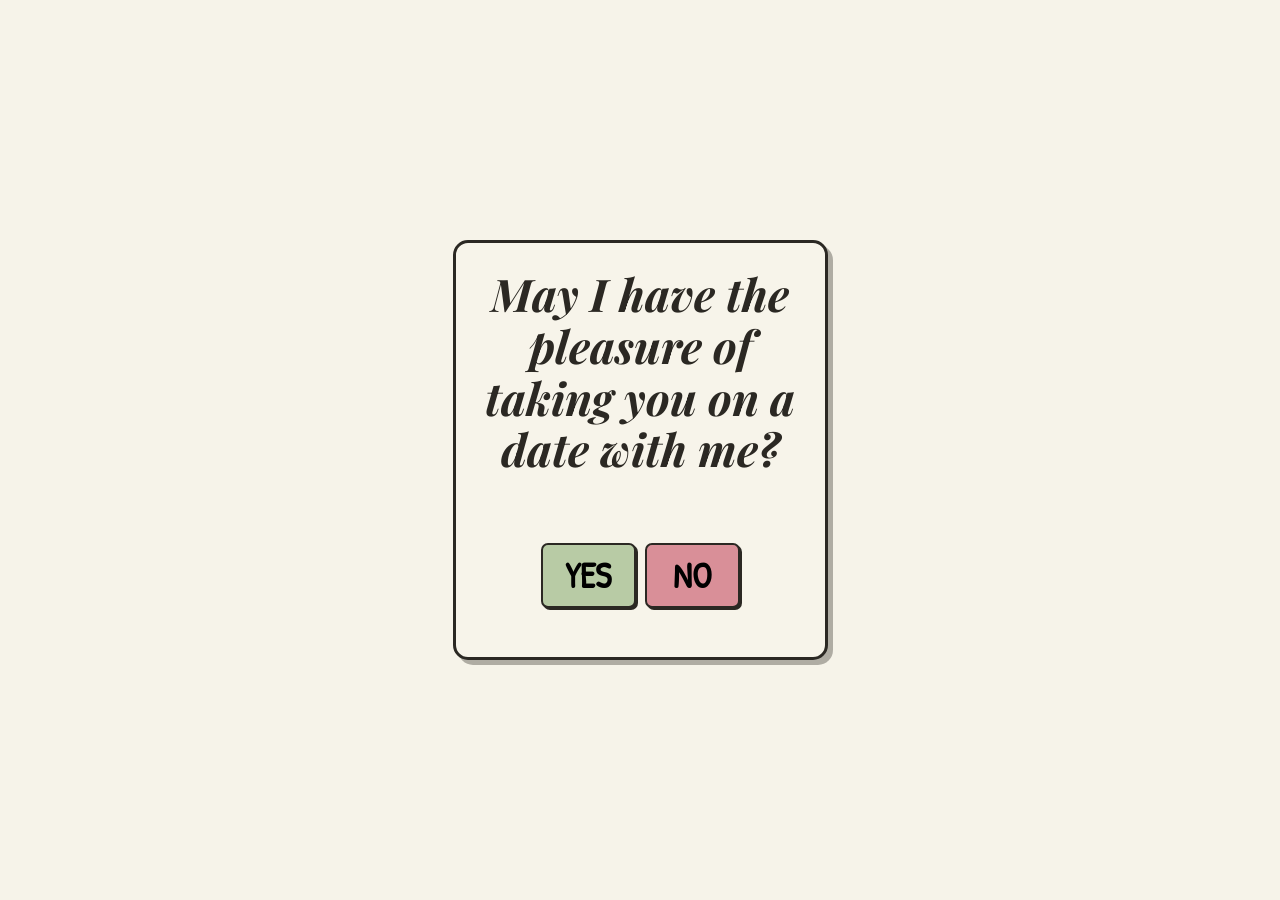
==== index.html @ 08ebf51c "saved changes" ====
<!doctype html>
<html lang="en">
  <head>
    <meta charset="UTF-8" />
    <meta name="viewport" content="width=device-width, initial-scale=1.0" />
    <title>For Isha</title>
    <link rel="icon" type="image/png" href="../assets/favicon.png">
    <link rel="stylesheet" href="css/style.css" />
  </head>

  <body class="landing-page">
    <div class="emoji-waterfall" aria-hidden="true"></div>
    <main class="phone-screen">
      <div class="invitation-container">
        <div id="sadCatBox" class="sad-cat-box hidden">
          <div class="sad-cat-container">
            <img id="sadCatImage" src="assets/sad-cat-1.jpg" alt="Sad cat" />
          </div>
        </div>

        <section class="landing-card">
          <h1 class="question-title">
            May I have the pleasure of<br />
            taking you on a<br />
            date with me?
          </h1>

          <div class="answer-container">
            <button
              type="button"
              id="yesButton"
              class="answer-button yes-button"
            >
              YES
            </button>

            <button type="button" id="noButton" class="answer-button no-button">
              NO
            </button>
          </div>
        </section>
      </div>
    </main>

    <script src="js/emoji-waterfall.js"></script>
    <script src="js/index.js"></script>
  </body>
</html>
---- css/style.css ----
@import url("https://fonts.googleapis.com/css2?family=Patrick+Hand&family=Playfair+Display:ital,wght@0,600;0,700;1,600;1,700&display=swap");

:root {
  --background: #f6f3e9;
  --card: #f7f4ea;
  --dark: #2b2823;
  --border: #2b2823;

  --green: #b8cba5;
  --green-dark: #9eb68a;

  --pink: #d98f98;
  --pink-light: #f1d9dc;

  --cream: #fffdf6;
  --soft-cream: #f3eee1;

  --time-purple: #7c5a68;
  --time-purple-light: #eadde1;
}

* {
  box-sizing: border-box;
  margin: 0;
  padding: 0;
}

html,
body {
  width: 100%;
  min-height: 100%;
}

body {
  color: var(--dark);
  font-family: "Patrick Hand", cursive;
}

.landing-page,
.date-page,
.ticket-page {
  min-height: 100vh;
  display: flex;
  justify-content: center;
  align-items: center;
  background-color: var(--background);
  background-image: url("https://png.pngtree.com/thumb_back/fh260/background/20231017/pngtree-light-pink-old-rose-recycled-craft-paper-textured-background-image_13625147.png");
  background-size: cover;
  background-position: center;
  background-repeat: no-repeat;
  background-attachment: fixed;
  overflow: hidden;
}

.phone-screen {
  width: min(82vw, 320px);
  display: flex;
  align-items: center;
  justify-content: center;
}

.landing-card {
  width: min(92vw, 375px);
  min-height: 390px;
  padding: 25px 22px 22px;
  background: var(--card);
  border: 3px solid var(--border);
  border-radius: 15px;
  box-shadow: 5px 5px 0 rgba(43, 40, 35, 0.35);
  text-align: center;
  position: relative;
  display: flex;
  flex-direction: column;
  justify-content: center;
}

.question-title {
  font-family: "Playfair Display", Georgia, serif;
  font-size: 45px;
  line-height: 1.15;
  font-style: italic;
  font-weight: 700;
  text-align: center;
}

.answer-container {
  margin-top: 65px;
  margin-bottom: 25px;
  width: 100%;
  min-height: 70px;
  display: flex;
  justify-content: center;
  align-items: center;
  gap: 9px;
  position: relative;
  overflow: visible;
}

.answer-button {
  min-width: 95px;
  min-height: 65px;
  padding: 0 10px;
  border: 2.5px solid var(--border);
  border-radius: 7px;
  box-shadow: 2px 2px 0 var(--border);
  font-family: "Patrick Hand", cursive;
  font-size: 35px;
  font-weight: 700;
  cursor: pointer;
  transition:
    width 0.25s ease,
    height 0.25s ease,
    transform 0.25s ease;
}

.yes-button {
  width: 62px;
  height: 35px;
  background: var(--green);
  position: relative;
  z-index: 10;
  flex-shrink: 0;
  transform-origin: center center;
}

.no-button {
  width: 62px;
  height: 35px;
  background: var(--pink);
  position: relative;
  z-index: 9999;
  flex-shrink: 0;
}

.no-button.floating {
  position: fixed;
  z-index: 99999;
  margin: 0;
}

.answer-button\:active {
  box-shadow: none;
}

.sad-cat-box {
  width: 200px;
  height: 200px;
  margin: 0 auto 13px;
  border: 2.5px solid var(--border);
  border-radius: 7px;
  overflow: hidden;
  background: #ebe7dc;
  box-shadow: 2px 2px 0 var(--border);
}

.sad-cat-container {
  width: 200px;
  height: 200px;
  overflow: hidden;
  background: #ebe7dc;
}

.sad-cat-container img {
  width: 100%;
  height: 100%;
  display: block;
  object-fit: cover;
}

.hidden {
  display: none !important;
}

.date-page {
  padding: 20px;
}

.date-page .phone-screen {
  width: 100%;
  display: flex;
  justify-content: center;
  align-items: center;
}

.date-card {
  width: min(92vw, 420px);
  min-height: 453px;
  padding: 31px 34px 30px;
  background: var(--card);
  border: 3px solid var(--border);
  border-radius: 15px;
  box-shadow: 5px 5px 0 rgba(43, 40, 35, 0.35);
  text-align: center;
  position: relative;
  display: flex;
  flex-direction: column;
  justify-content: center;
}

.date-title {
  width: 100%;
  margin: 0 0 30px;
  color: var(--dark);
  font-family: "Playfair Display", Georgia, serif;
  font-style: italic;
  font-weight: 700;
  font-size: 45px;
  line-height: 0.94;
  text-align: center;
}

.selection-row {
  width: 100%;
  display: grid;
  grid-template-columns: 1fr 1fr;
  gap: 12px;
  margin-bottom: 15px;
}

.picker-button {
  width: 100%;
  height: 64px;
  min-height: 64px;
  padding: 7px 8px;
  border: 2.5px solid var(--border);
  border-radius: 9px;
  background: var(--green);
  box-shadow: 3px 3px 0 var(--border);
  color: var(--dark);
  font-family: "Patrick Hand", cursive;
  font-size: 19px;
  line-height: 0.95;
  font-weight: 700;
  cursor: pointer;
  display: flex;
  align-items: center;
  justify-content: center;
  text-align: center;
  transition:
    background-color 0.15s ease,
    transform 0.15s ease,
    box-shadow 0.15s ease;
}

.picker-button\:hover {
  background: var(--green-dark);
}

.picker-button\:active {
  box-shadow: none;
  transform: translate(2px, 2px);
}

.selection-value {
  width: 100%;
  height: 64px;
  min-height: 64px;
  padding: 7px 8px;
  border: 2.5px solid var(--border);
  border-radius: 9px;
  background: var(--pink);
  box-shadow: 3px 3px 0 var(--border);
  color: var(--dark);
  display: flex;
  align-items: center;
  justify-content: center;
  font-family: "Patrick Hand", cursive;
  font-size: 19px;
  line-height: 1;
  font-weight: 700;
  text-align: center;
  overflow-wrap: anywhere;
}

.proceed-button {
  display: block;
  width: clamp(115px, 42%, 135px);
  height: clamp(45px, 10vw, 45px);
  min-height: 40px;
  margin: 22px auto 0;
  padding: 4px 8px;
  border: 2.5px solid var(--border);
  border-radius: 9px;
  background: var(--green);
  box-shadow: 3px 3px 0 var(--border);
  color: var(--dark);
  font-family: "Patrick Hand", cursive;
  font-size: clamp(25px, 5vw, 20px);
  line-height: 1;
  font-weight: 700;
  cursor: pointer;
  flex-shrink: 0;
  white-space: nowrap;
}

.proceed-button\:hover {
  background: var(--green-dark);
}

.proceed-button\:active {
  box-shadow: none;
  transform: translate(2px, 2px);
}

.error-message {
  width: 100%;
  min-height: 18px;
  margin-top: 8px;
  color: #a3343b;
  font-family: "Patrick Hand", cursive;
  font-size: 13px;
  font-weight: 700;
  text-align: center;
}

.picker-overlay {
  position: fixed;
  inset: 0;
  z-index: 100;
  display: flex;
  align-items: center;
  justify-content: center;
  padding: 15px;
  background: rgba(43, 40, 35, 0.55);
}

.picker-modal {
  width: min(92vw, 420px);
  background: var(--card);
  border: 3px solid var(--border);
  border-radius: 15px;
  box-shadow: 5px 5px 0 rgba(43, 40, 35, 0.35);
  padding: 29px 34px 30px;
}

.date-picker-header h2 {
  margin: 0 0 24px;
  color: var(--dark);
  font-family: "Playfair Display", Georgia, serif;
  font-size: 29px;
  font-style: italic;
  font-weight: 700;
  letter-spacing: -0.5px;
  text-align: left;
}

.date-selector-row {
  display: flex;
  gap: 10px;
  margin-bottom: 25px;
}

.date-selector {
  flex: 1;
  height: 48px;
  padding: 0 14px;
  border: 2px solid #d8d0c0;
  border-radius: 10px;
  background: var(--soft-cream);
  color: var(--dark);
  display: flex;
  align-items: center;
  justify-content: center;
  font-family: "Patrick Hand", cursive;
  font-size: 18px;
  font-weight: 700;
  text-align: center;
}

.date-selector select {
  width: 100%;
  height: 100%;
  border: none;
  outline: none;
  background: transparent;
  color: var(--dark);
  font-family: "Patrick Hand", cursive;
  font-size: 18px;
  font-weight: 700;
  text-align: center;
  text-align-last: center;
  cursor: pointer;
  appearance: none;
}

.month-selector-wrap {
  position: relative;
  padding: 0;
  overflow: visible;
  z-index: 20;
}

.native-month-selector {
  position: absolute !important;
  width: 1px !important;
  height: 1px !important;
  padding: 0 !important;
  margin: -1px !important;
  overflow: hidden !important;
  clip: rect(0, 0, 0, 0) !important;
  white-space: nowrap !important;
  border: 0 !important;
}

.month-dropdown-button {
  width: 100%;
  height: 100%;
  min-height: 48px;
  border: 0;
  outline: none;
  padding: 0 38px 0 14px;
  background: transparent;
  color: var(--dark);
  font-family: "Patrick Hand", cursive;
  font-size: 18px;
  font-weight: 700;
  text-align: center;
  cursor: pointer;
  position: relative;
}

.selector-arrow {
  display: block;
  position: absolute;
  right: 15px;
  top: 50%;
  width: 9px;
  height: 9px;
  border-right: 2px solid var(--dark);
  border-bottom: 2px solid var(--dark);
  transform: translateY(-65%) rotate(45deg);
  transition: transform 0.18s ease;
}

.month-selector-wrap.open .selector-arrow {
  transform: translateY(-20%) rotate(225deg);
}

.month-dropdown-menu {
  position: absolute;
  top: calc(100% + 7px);
  left: 0;
  width: 100%;
  padding: 6px;
  background: var(--soft-cream);
  border: 2px solid var(--border);
  border-radius: 12px;
  box-shadow: 4px 4px 0 rgba(43, 40, 35, 0.28);
  opacity: 0;
  visibility: hidden;
  transform: translateY(-5px);
  transition: opacity 0.16s ease, transform 0.16s ease, visibility 0.16s ease;
}

.month-selector-wrap.open .month-dropdown-menu {
  opacity: 1;
  visibility: visible;
  transform: translateY(0);
}

.month-dropdown-option {
  display: block;
  width: 100%;
  min-height: 42px;
  padding: 7px 10px;
  border: 0;
  border-radius: 8px;
  background: transparent;
  color: var(--dark);
  font-family: "Patrick Hand", cursive;
  font-size: 17px;
  font-weight: 700;
  text-align: center;
  cursor: pointer;
}

.month-dropdown-option:hover,
.month-dropdown-option:focus-visible {
  background: #e9dfcc;
  outline: none;
}

.month-dropdown-option.active {
  background: #dfd3bc;
}

@media (max-width: 430px) {
  .month-dropdown-button {
    font-size: 16px;
  }

  .month-dropdown-option {
    font-size: 16px;
    min-height: 40px;
  }
}

.weekdays {
  display: grid;
  grid-template-columns: repeat(7, 1fr);
  gap: 4px;
  margin-bottom: 8px;
  color: var(--dark);
  text-align: center;
  font-family: "Patrick Hand", cursive;
  font-size: 15px;
  font-weight: 700;
}

.weekdays .sunday {
  color: #d98f98;
}

.calendar-grid {
  display: grid;
  grid-template-columns: repeat(7, 1fr);
  column-gap: 4px;
  row-gap: 9px;
}

.calendar-grid button {
  width: 100%;
  height: 31px;
  border: 2px solid transparent;
  border-radius: 50%;
  background: transparent;
  color: var(--dark);
  font-family: "Patrick Hand", cursive;
  font-size: 16px;
  font-weight: 700;
  cursor: pointer;
}

.calendar-grid button\:hover {
  background: var(--pink-light);
}

.calendar-grid button.sunday {
  color: #d98f98;
}

.calendar-grid button.selected {
  background: #d98f98;
  border-color: var(--border);
  color: var(--dark);
  font-weight: 700;
  position: relative;
}

.calendar-grid button.selected::after {
  display: none;
}

.calendar-grid button.disabled {
  color: #cfc9bd;
  cursor: default;
}

.calendar-grid button.disabled\:hover {
  background: transparent;
}

.modal-done {
  display: block;
  width: 100%;
  height: 51px;
  margin: 26px auto 0;
  border: 2.5px solid var(--border);
  border-radius: 11px;
  background: var(--green);
  box-shadow: 3px 3px 0 var(--border);
  color: var(--dark);
  font-family: "Patrick Hand", cursive;
  font-size: 20px;
  font-weight: 700;
  cursor: pointer;
}

.modal-done\:hover {
  background: var(--green-dark);
}

.modal-done\:active {
  box-shadow: none;
  transform: translate(2px, 2px);
}

.time-picker-modal {
  width: min(92vw, 420px);
  min-height: 453px;
  padding: 31px 34px 27px;
  background: var(--card);
  border: 3px solid var(--border);
  border-radius: 15px;
  box-shadow: 5px 5px 0 rgba(43, 40, 35, 0.35);
  font-family: "Patrick Hand", cursive;
}

.time-picker-title {
  margin-bottom: 38px;
  color: var(--dark);
  font-family: "Playfair Display", Georgia, serif;
  font-size: 22px;
  font-style: italic;
  font-weight: 700;
  letter-spacing: 3px;
  text-align: left;
}

.time-picker-body {
  display: flex;
  align-items: flex-start;
  justify-content: center;
  gap: 7px;
}

.time-field-container {
  display: flex;
  flex-direction: column;
  width: 118px;
}

.time-field {
  width: 100%;
  height: 125px;
  border: 2.5px solid #cfc7b9;
  border-radius: 11px;
  background: #eee9dd;
  display: flex;
  align-items: center;
  justify-content: center;
  position: relative;
  transition:
    border-color 0.15s ease,
    background-color 0.15s ease,
    box-shadow 0.15s ease;
}

.time-field.active {
  border-color: var(--border);
  background: var(--cream);
  box-shadow: 3px 3px 0 #d98f98;
}

.time-field.active::after {
  display: none;
}

.time-field input {
  width: 100%;
  height: 100%;
  border: none;
  outline: none;
  background: transparent;
  color: var(--dark);
  text-align: center;
  font-family: "Patrick Hand", cursive;
  font-size: 78px;
  font-weight: 400;
  padding: 0;
}

.time-field input::-webkit-inner-spin-button,
.time-field input::-webkit-outer-spin-button {
  appearance: none;
  margin: 0;
}

.time-field input[type="number"] {
  appearance: textfield;
}

.time-field-label {
  margin-top: 9px;
  color: #766f65;
  font-family: "Patrick Hand", cursive;
  font-size: 17px;
  font-weight: 400;
  text-align: left;
}

.time-separator {
  width: 18px;
  height: 125px;
  display: flex;
  align-items: center;
  justify-content: center;
  color: var(--dark);
  font-family: "Patrick Hand", cursive;
  font-size: 48px;
  font-weight: 700;
  padding-bottom: 8px;
}

.period-selector {
  width: 80px;
  height: 125px;
  border: 2.5px solid var(--border);
  border-radius: 11px;
  background: var(--cream);
  overflow: hidden;
  display: flex;
  flex-direction: column;
}

.period-button {
  flex: 1;
  width: 100%;
  border: none;
  background: var(--cream);
  color: #766f65;
  font-family: "Patrick Hand", cursive;
  font-size: 25px;
  font-weight: 700;
  cursor: pointer;
  transition:
    background-color 0.15s ease,
    color 0.15s ease;
}

.period-button + .period-button {
  border-top: 1.5px solid #cfc7b9;
}

.period-button.active {
  background: var(--pink-light);
  color: #9b5963;
}

.period-button\:hover {
  background: #eadfd2;
}

.time-error {
  min-height: 18px;
  margin-top: 6px;
  color: #a3343b;
  font-family: "Patrick Hand", cursive;
  font-size: 13px;
  font-weight: 700;
  text-align: center;
}

.time-picker-footer {
  width: 100%;
  display: flex;
  align-items: center;
  justify-content: flex-start;
  margin-top: 32px;
}

.clock-icon {
  width: 39px;
  height: 39px;
  border: 3px solid transparent;
  border-radius: 50%;
  position: relative;
  flex-shrink: 0;
  visibility: hidden;
}

.clock-icon::before,
.clock-icon::after {
  display: none;
}

.time-picker-actions {
  display: flex;
  align-items: center;
  justify-content: flex-end;
  gap: clamp(8px, 4vw, 18px);
  margin-left: auto;
  flex-shrink: 0;
}

.time-action {
  width: clamp(70px, 22vw, 82px);
  min-width: 0;
  min-height: 42px;
  height: clamp(38px, 10vw, 42px);
  border: 2.5px solid var(--border);
  border-radius: 8px;
  background: var(--pink-light);
  box-shadow: 2px 2px 0 var(--border);
  color: #9b5963;
  font-family: "Patrick Hand", cursive;
  font-size: clamp(15px, 4.5vw, 18px);
  font-weight: 700;
  cursor: pointer;
  padding: 4px 6px;
  white-space: nowrap;
  transition:
    background-color 0.15s ease,
    color 0.15s ease,
    transform 0.15s ease,
    box-shadow 0.15s ease;
}

.time-action\:hover {
  background: var(--pink);
  color: var(--dark);
}

.time-action\:active {
  box-shadow: none;
  transform: translate(2px, 2px);
}


.ticket-page {
  padding: 12px;
  position: relative;
  overflow: hidden;
}

.ticket-page .phone-screen {
  width: 100%;
  max-width: none;
  display: flex;
  flex-direction: column;
  align-items: center;
  justify-content: center;
  position: relative;
  margin: 0;
  padding: 0;
}

.ticket-wrapper {
  width: 100%;
  max-width: 340px;

  display: flex;
  flex-direction: column;
  align-items: center;
  justify-content: center;

  flex-shrink: 0;
}

.ticket-card {
  position: relative;

  width: min(340px, calc(100vw - 24px));
  height: auto;
  aspect-ratio: 340 / 560;

  flex-shrink: 0;

  padding: 20px 16px 16px;

  background: #ebe9df;
  border: 3px solid var(--border);
  border-radius: 11px;
  box-shadow: 3px 3px 0 var(--border);

  overflow: hidden;
}

.ticket-title {
  width: 100%;

  margin: 0 0 15px;

  font-family: "Playfair Display", Georgia, serif;
  font-style: italic;
  font-weight: 700;

  font-size: clamp(30px, 11.8vw, 50px);
  line-height: 0.92;

  text-align: center;
}

.ticket-information {
  width: fit-content;
  height: fit-content;
  max-width: 100%;
  margin: 0 auto;

  padding: 6px 0;

  text-align: center;
}

.ticket-information p {
  width: 100%;
  font-size: 30px;
  font-family: "Patrick Hand", cursive;
  line-height: 1.1;
  text-align: center;
}

.ticket-spacing {
  margin-top: 60px;
  margin-bottom: 60px;
}

.line-dash {
  border: none;
  height: 1px;
  color: #000000;
  background-color: #000000;
}

.ticket-information strong {
  font-weight: 700;
}

.ticket-information span {
  font-weight: 400;
}

.see-you {
  position: absolute;

  left: clamp(20px, 7.5vw, 30px);
  bottom: clamp(25px, 8vw, 50px);

  margin: 0;

  font-family: "Playfair Display", Georgia, serif;
  font-style: italic;
  font-weight: 700;

  font-size: clamp(30px, 11.8vw, 50px);
  line-height: 0.88;

  text-align: left;
}

.happy-cat {
  position: absolute;

  right: clamp(14px, 4.3vw, 17px);
  bottom: clamp(18px, 6vw, 32px);

  width: clamp(80px, 31vw, 145px);
  height: clamp(80px, 31vw, 145px);

  border: 2.5px solid var(--border);
  border-radius: 9px;

  overflow: hidden;
  background: #ebe7dc;
}

.happy-cat img {
  width: 100%;
  height: 100%;
  display: block;
  object-fit: cover;
}

.download-button {
  position: relative;

  left: auto;
  right: auto;
  bottom: auto;

  transform: none;

  display: block;

  width: clamp(125px, 55vw, 220px);
  height: clamp(40px, 18vw, 80px);

  margin: clamp(12px, 4vw, 16px) auto 0;

  padding: 5px 8px;

  border: 2.5px solid var(--border);
  border-radius: 7px;

  background: var(--green);
  box-shadow: 2px 2px 0 var(--border);

  color: var(--dark);

  font-family: "Patrick Hand", cursive;
  font-size: clamp(14px, 6vw, 25px);
  font-weight: 700;
  line-height: 1;

  cursor: pointer;

  text-align: center;
  white-space: normal;

  flex-shrink: 0;

  z-index: 5;
}

.download-button\:hover {
  background: var(--green-dark);
}

.download-button\:active {
  box-shadow: none;
  transform: translateY(2px);
}

.emoji-waterfall {
  position: fixed;
  inset: 0;
  width: 100%;
  height: 100%;
  overflow: hidden;
  pointer-events: none;
  z-index: 0;
}

.emoji-waterfall .falling-emoji {
  position: absolute;
  top: -80px;
  left: 0;
  display: block;
  font-family:
    "Apple Color Emoji", "Segoe UI Emoji", "Noto Color Emoji", sans-serif;
  line-height: 1;
  user-select: none;
  pointer-events: none;
  will-change: transform;
  animation-name: emojiFall;
  animation-timing-function: linear;
  animation-iteration-count: infinite;
}

.landing-page > .emoji-waterfall,
.date-page > .emoji-waterfall,
.ticket-page > .emoji-waterfall {
  z-index: 0;
}

.landing-page > .phone-screen,
.date-page > .phone-screen,
.ticket-page > .phone-screen {
  position: relative;
  z-index: 2;
}

@keyframes emojiFall {
  0% {
    transform: translate3d(0, -100px, 0) rotate(0deg);
    opacity: 0;
  }

  8% {
    opacity: 0.5;
  }

  90% {
    opacity: 0.5;
  }

  100% {
    transform: translate3d(var(--drift), calc(100vh + 160px), 0)
      rotate(var(--rotation));
    opacity: 0;
  }
}

@media (max-width: 430px) {
  /* Keep the invitation vertically centered without adding a viewport-height
     dependent margin that can push the content below short phone screens. */
  .invitation-container {
    margin-bottom: 0;
  }

  .landing-card {
    height: 375px;
  }

  .landing-card h1 {
    font-size: 40px;
  }

  .sad-cat-box {
    width: 175px;
    height: 175px;
    margin: 0 auto 13px;
    border: 2.5px solid var(--border);
    border-radius: 7px;
    overflow: hidden;
    background: #ebe7dc;
    box-shadow: 2px 2px 0 var(--border);
  }

  .sad-cat-container {
    width: 175px;
    height: 175px;
    overflow: hidden;
    background: #ebe7dc;
  }

  .date-page {
    padding: 12px;
  }

  .date-page .phone-screen {
    width: 100%;
  }

  .date-card {
    width: 100%;
    max-width: 420px;
    min-height: 453px;
    padding: 30px 25px;
  }

  .date-title {
    font-size: 40px;
    line-height: 0.94;
    margin-bottom: 29px;
  }

  .selection-row {
    gap: 10px;
    margin-bottom: 14px;
  }

  .picker-button,
  .selection-value {
    height: 62px;
    min-height: 62px;
  }

  .picker-button,
  .selection-value {
    font-size: 18px;
  }

  .proceed-button {
    width: clamp(115px, 40vw, 120px);
    height: clamp(45px, 11vw, 42px);
    min-height: 36px;
    margin-top: 17px;
    font-size: clamp(25px, 5vw, 19px);
  }

  .error-message {
    font-size: 12px;
  }

  .time-picker-modal {
    padding-left: 25px;
    padding-right: 25px;
  }

  .time-field-container {
    width: 105px;
  }

  .period-selector {
    width: 72px;
  }

  .time-field input {
    font-size: 68px;
  }

  .period-button {
    font-size: 23px;
  }

  .time-picker-actions {
    gap: clamp(8px, 4vw, 22px);
    margin-left: auto;
  }

  .time-action {
    width: clamp(68px, 20vw, 80px);
    height: clamp(36px, 10vw, 42px);
    min-height: 36px;
    font-size: clamp(14px, 4vw, 17px);
  }

  .ticket-page {
    padding: 8px;
  }

  .ticket-page .phone-screen {
    width: 100%;
    display: flex;
    flex-direction: column;
    align-items: center;
    justify-content: center;
  }

  .ticket-wrapper {
    width: 100%;
    max-width: 340px;
  }

  .ticket-card {
    width: min(340px, calc(100vw - 16px));
    aspect-ratio: 340 / 560;
    padding: 20px 16px 16px;
  }

  .ticket-title {
    margin-bottom: 15px;
  }

  .ticket-information {
    height: clamp(52px, 15.5vw, 65px);
    padding: 8px 2px;
  }

  .see-you {
    left: clamp(20px, 7.5vw, 30px);
    bottom: clamp(25px, 8vw, 50px);
  }

  .happy-cat {
    right: clamp(14px, 4.3vw, 17px);
    bottom: clamp(18px, 6vw, 32px);
  }

  .download-button {
    width: clamp(125px, 55vw, 220px);
    height: clamp(40px, 18vw, 80px);
    margin-top: clamp(12px, 4vw, 16px);
  }
}

@media (max-width: 350px) {
  .landing-card {
    height: 375px;
  }

  .landing-card h1 {
    font-size: 30px;
  }

  .sad-cat-box {
    width: 175px;
    height: 175px;
    margin: 0 auto 13px;
    border: 2.5px solid var(--border);
    border-radius: 7px;
    overflow: hidden;
    background: #ebe7dc;
    box-shadow: 2px 2px 0 var(--border);
  }

  .sad-cat-container {
    width: 175px;
    height: 175px;
    overflow: hidden;
    background: #ebe7dc;
  }

  .picker-modal {
    padding-left: 18px;
    padding-right: 18px;
  }

  .date-picker-header h2 {
    font-size: 27px;
  }

  .date-selector {
    font-size: 16px;
  }

  .date-page {
    padding: 8px;
  }

  .date-page .phone-screen {
    width: 100%;
  }

  .date-card {
    width: 100%;
    min-height: 453px;
    padding: 20px 18px 0px;
  }

  .date-title {
    font-size: 35px;
    line-height: 0.94;
    margin-bottom: 25px;
  }

  .selection-row {
    gap: 8px;
    margin-bottom: 12px;
  }

  .picker-button,
  .selection-value {
    height: 58px;
    min-height: 58px;
  }

  .picker-button,
  .selection-value {
    font-size: 17px;
  }

  .proceed-button {
    width: clamp(115px, 40vw, 120px);
    height: clamp(45px, 11vw, 42px);
    min-height: 36px;
    margin-top: 17px;
    font-size: clamp(25px, 5vw, 19px);
  }

  .error-message {
    font-size: 12px;
  }

  .time-picker-modal {
    padding-left: 18px;
    padding-right: 18px;
  }

  .time-field-container {
    width: 83px;
  }

  .period-selector {
    width: 65px;
  }

  .time-field input {
    font-size: 54px;
  }

  .period-button {
    font-size: 20px;
  }

  .time-picker-actions {
    gap: clamp(6px, 3vw, 10px);
    margin-left: auto;
  }

  .time-action {
    width: clamp(62px, 22vw, 70px);
    height: clamp(34px, 10vw, 40px);
    min-height: 34px;
    font-size: clamp(13px, 4.5vw, 17px);
    padding-left: 3px;
    padding-right: 3px;
  }

  .ticket-page {
    padding: 6px;
  }

  .ticket-page .phone-screen {
    width: 100%;
    display: flex;
    flex-direction: column;
    align-items: center;
    justify-content: center;
  }

  .ticket-wrapper {
    width: 100%;
    max-width: 320px;
  }

  .ticket-card {
    width: min(320px, calc(100vw - 12px));
    aspect-ratio: 340 / 560;

    padding: 18px 14px 14px;
  }

  .ticket-title {
    font-size: clamp(28px, 11.8vw, 45px);
    margin-bottom: 13px;
  }

  .ticket-information {
    height: clamp(48px, 15.5vw, 58px);
    padding: 7px 2px;
  }

  .see-you {
    left: clamp(17px, 7vw, 25px);
    bottom: clamp(22px, 7.5vw, 40px);
  }

  .happy-cat {
    right: clamp(12px, 4.3vw, 16px);
    bottom: clamp(17px, 5.8vw, 27px);
  }

  .download-button {
    width: clamp(115px, 55vw, 190px);
    height: clamp(38px, 17vw, 65px);

    margin-top: clamp(11px, 4vw, 15px);
  }
}

@media (max-width: 300px) {
  .date-page {
    padding: 6px;
  }

  .date-card {
    width: 100%;
    min-height: 453px;
    padding: 25px 14px;
  }

  .date-title {
    font-size: 35px;
    line-height: 0.94;
    margin-bottom: 40px;
  }

  .selection-row {
    gap: 6px;
    margin-bottom: 10px;
  }

  .picker-button,
  .selection-value {
    height: 54px;
    min-height: 54px;
  }

  .picker-button,
  .selection-value {
    font-size: 15px;
  }

  .proceed-button {
    width: clamp(115px, 40vw, 120px);
    height: clamp(45px, 11vw, 42px);
    min-height: 36px;
    margin-top: 17px;
    font-size: clamp(25px, 5vw, 19px);
  }

  .time-picker-actions {
    gap: 5px;
    margin-left: auto;
  }

  .time-action {
    width: clamp(58px, 21vw, 65px);
    height: clamp(32px, 10vw, 38px);
    min-height: 32px;
    font-size: clamp(12px, 4.5vw, 16px);
  }

  .ticket-page {
    padding: 4px;
  }

  .ticket-page .phone-screen {
    width: 100%;
    display: flex;
    flex-direction: column;
    align-items: center;
    justify-content: center;
  }

  .ticket-wrapper {
    width: 100%;
    max-width: 285px;
  }

  .ticket-card {
    width: min(285px, calc(100vw - 8px));
    aspect-ratio: 340 / 560;

    padding: 16px 12px 12px;
  }

  .ticket-title {
    font-size: clamp(25px, 11.5vw, 38px);
    margin-bottom: 11px;
  }

  .ticket-information {
    height: clamp(43px, 15vw, 52px);
    padding: 6px 1px;
  }

  .ticket-information p {
    font-size: clamp(13px, 5.7vw, 19px);
  }

  .see-you {
    left: clamp(13px, 6.5vw, 20px);
    bottom: clamp(19px, 7vw, 30px);
    font-size: clamp(24px, 11.5vw, 34px);
  }

  .happy-cat {
    right: clamp(10px, 4vw, 14px);
    bottom: clamp(15px, 5.5vw, 23px);
    width: clamp(62px, 29vw, 92px);
    height: clamp(62px, 29vw, 92px);
  }

  .download-button {
    width: clamp(108px, 54vw, 165px);
    height: clamp(36px, 16vw, 55px);
    margin-top: clamp(9px, 3.5vw, 13px);
    font-size: clamp(11px, 5.5vw, 18px);
  }
}

/* Short mobile screens: reduce fixed vertical dimensions instead of letting
   the content get clipped by the page's overflow boundary. */
@media (max-width: 430px) and (max-height: 750px) {
  .date-page,
  .ticket-page {
    min-height: 100dvh;
    height: auto;
    overflow-x: hidden;
    overflow-y: auto;
  }

  .date-page {
    padding-top: 8px;
    padding-bottom: 8px;
  }

  .date-page .phone-screen {
    align-items: center;
  }

  .date-page .invitation-container {
    width: 100%;
  }

  .date-page .sad-cat-box,
  .date-page .sad-cat-container {
    width: clamp(125px, 38vw, 155px);
    height: clamp(125px, 38vw, 155px);
  }

  .date-card {
    min-height: 0;
    padding: 18px 18px 16px;
  }

  .date-title {
    font-size: clamp(31px, 9.5vw, 37px);
    margin-bottom: 20px;
  }

  .selection-row {
    gap: 7px;
    margin-bottom: 9px;
  }

  .picker-button,
  .selection-value {
    height: 54px;
    min-height: 54px;
    font-size: 16px;
  }

  .proceed-button {
    height: 40px;
    min-height: 40px;
    margin-top: 12px;
  }

  .error-message {
    min-height: 14px;
    margin-top: 5px;
  }

  .ticket-page .phone-screen {
    justify-content: flex-start;
  }

  .ticket-wrapper {
    max-width: min(340px, calc((100dvh - 85px) * 0.607143));
  }

  .ticket-card {
    width: min(340px, calc(100vw - 16px), calc((100dvh - 85px) * 0.607143));
  }

  .download-button {
    height: 48px;
    margin-top: 10px;
  }
}

@media (min-width: 700px) {
  .landing-card {
    width: 375px;
  }

  .date-page {
    padding: 20px;
  }

  .date-page .phone-screen {
    width: 100%;
  }

  .date-card {
    width: 420px;
    height: 430px;
  }

  .date-card h1 {
    font-size: 30px;
  }

  .date-title {
    margin-top: -30px;
  }
  .ticket-page {
    padding: 20px;
  }

  .ticket-page .phone-screen {
    width: 100%;
    max-width: none;
    display: flex;
    flex-direction: column;
    align-items: center;
    justify-content: center;
    margin: 0;
  }

  .ticket-wrapper {
    width: 100%;
    max-width: 340px;
  }

  .ticket-card {
    width: 340px;
    height: 560px;
    aspect-ratio: auto;

    min-width: 340px;
    min-height: 560px;

    max-width: 340px;
    max-height: 560px;

    padding: 20px 16px 16px;
  }

  .ticket-title {
    font-size: 50px;
  }

  .ticket-information {
    height: 65px;
  }

  .see-you {
    left: 30px;
    bottom: 50px;
    font-size: 50px;
  }

  .happy-cat {
    right: 17px;
    bottom: 32px;
    width: 145px;
    height: 145px;
  }

  .download-button {
    width: 220px;
    height: 80px;

    margin-top: 16px;

    font-size: 25px;
  }
}


/* Final mobile height-fit pass */
/*
   Keep the existing visual design, but let the vertical dimensions adapt to
   short phone viewports instead of allowing fixed heights/min-heights to push
   controls below the visible screen.
*/
@media (max-width: 430px) {
  .landing-page,
  .date-page,
  .ticket-page {
    min-height: 100dvh;
    height: auto;
  }

  .landing-page {
    overflow-x: hidden;
    overflow-y: auto;
    padding: 8px;
  }

  .date-page,
  .ticket-page {
    overflow-x: hidden;
    overflow-y: auto;
  }

  .landing-page .phone-screen,
  .date-page .phone-screen,
  .ticket-page .phone-screen {
    min-height: calc(100dvh - 16px);
    height: auto;
  }

  /* Date screen: size the image and card from the available viewport height. */
  .date-page .sad-cat-box,
  .date-page .sad-cat-container {
    width: clamp(105px, min(38vw, 21dvh), 175px);
    height: clamp(105px, min(38vw, 21dvh), 175px);
  }

  .date-card {
    min-height: 0;
    height: auto;
    padding: clamp(14px, 3.5dvh, 30px) clamp(14px, 6vw, 25px) clamp(12px, 3dvh, 24px);
  }

  .date-title {
    font-size: clamp(29px, min(9.5vw, 4.8dvh), 40px);
    margin-bottom: clamp(14px, 3.5dvh, 29px);
  }

  .selection-row {
    gap: clamp(6px, 2vw, 10px);
    margin-bottom: clamp(7px, 1.8dvh, 14px);
  }

  .picker-button,
  .selection-value {
    height: clamp(46px, min(15.5vw, 7.2dvh), 62px);
    min-height: 0;
    font-size: clamp(15px, 4.6vw, 18px);
  }

  .proceed-button {
    height: clamp(36px, min(11vw, 5.2dvh), 45px);
    min-height: 0;
    margin-top: clamp(9px, 2.2dvh, 17px);
  }

  .error-message {
    min-height: 0;
    margin-top: clamp(3px, 0.8dvh, 8px);
  }

  /* Ticket screen: the ticket and its button must fit as one vertical unit. */
  .ticket-page {
    padding: clamp(4px, 1.5vw, 8px);
  }

  .ticket-page .phone-screen {
    min-height: calc(100dvh - 8px);
    justify-content: center;
  }

  .ticket-wrapper {
    width: min(100%, 340px, calc((100dvh - 70px) * 0.607143));
  }

  .ticket-card {
    width: 100%;
    height: auto;
    aspect-ratio: 340 / 560;
    padding: clamp(12px, 2.5dvh, 20px) clamp(10px, 4vw, 16px) clamp(10px, 2.2dvh, 16px);
  }

  .download-button {
    width: clamp(108px, 55vw, 220px);
    height: clamp(38px, min(18vw, 6dvh), 80px);
    margin-top: clamp(8px, 2dvh, 16px);
  }
}

/* Very short phones (e.g. 320x568 / 360x640). */
@media (max-width: 430px) and (max-height: 700px) {
  .landing-page .phone-screen,
  .date-page .phone-screen,
  .ticket-page .phone-screen {
    min-height: 0;
  }

  .landing-page .phone-screen {
    padding: 4px 0;
  }

  .landing-card {
    min-height: 0;
    height: clamp(330px, 65dvh, 375px);
    padding: 16px 14px 14px;
  }

  .landing-card h1,
  .question-title {
    font-size: clamp(29px, 9.5vw, 40px);
  }

  .answer-container {
    margin-top: clamp(35px, 8dvh, 55px);
    margin-bottom: 14px;
  }

  .date-page {
    padding-top: 5px;
    padding-bottom: 5px;
  }

  .date-page .sad-cat-box,
  .date-page .sad-cat-container {
    width: clamp(100px, 29dvh, 145px);
    height: clamp(100px, 29dvh, 145px);
  }

  .date-card {
    padding: 12px 14px 12px;
  }

  .date-title {
    font-size: clamp(27px, 8.5vw, 35px);
    margin-bottom: clamp(10px, 2.5dvh, 20px);
  }

  .picker-button,
  .selection-value {
    height: clamp(44px, 7dvh, 54px);
    font-size: clamp(14px, 4.5vw, 17px);
  }

  .proceed-button {
    height: 36px;
    margin-top: 8px;
  }

  .ticket-page .phone-screen {
    justify-content: flex-start;
  }

  .ticket-wrapper {
    width: min(100%, 320px, calc((100dvh - 58px) * 0.607143));
  }

  .ticket-card {
    padding: 10px 10px 10px;
  }

  .ticket-title {
    margin-bottom: 9px;
    font-size: clamp(25px, 11vw, 40px);
  }

  .ticket-spacing {
    margin-top: clamp(25px, 6dvh, 45px);
    margin-bottom: clamp(25px, 6dvh, 45px);
  }

  .ticket-information p {
    font-size: clamp(14px, 6vw, 24px);
  }

  .see-you {
    bottom: clamp(18px, 5dvh, 35px);
    font-size: clamp(24px, 10.5vw, 40px);
  }

  .happy-cat {
    bottom: clamp(14px, 4dvh, 27px);
    width: clamp(58px, 24vw, 92px);
    height: clamp(58px, 24vw, 92px);
  }

  .download-button {
    height: clamp(36px, 6dvh, 48px);
    margin-top: 7px;
    font-size: clamp(11px, 5vw, 18px);
  }
}

/* Extra-small phones. Keep every screen usable without horizontal overflow. */
@media (max-width: 350px) and (max-height: 650px) {
  .date-page .sad-cat-box,
  .date-page .sad-cat-container {
    width: 100px;
    height: 100px;
  }

  .date-title {
    font-size: 27px;
    margin-bottom: 10px;
  }

  .picker-button,
  .selection-value {
    height: 42px;
    font-size: 14px;
  }

  .selection-row {
    margin-bottom: 6px;
  }

  .proceed-button {
    height: 34px;
    margin-top: 7px;
    font-size: 18px;
  }
}

/* Ticket page: preserve the desktop visual scale on phones up to 430px wide.
   The ticket itself remains 340x560 (same as the >=700px design). Only the
   outer page is allowed to scroll on short viewports; the ticket internals are
   not scaled down at the 430px breakpoint. */
@media (min-width: 351px) and (max-width: 699px) {
  .ticket-page {
    padding: 8px;
    overflow-x: hidden;
    overflow-y: auto;
  }

  .ticket-page .phone-screen {
    width: 100%;
    min-height: calc(100dvh - 16px);
    height: auto;
    display: flex;
    flex-direction: column;
    align-items: center;
    justify-content: center;
  }

  .ticket-wrapper {
    width: 340px;
    max-width: 340px;
    flex-shrink: 0;
  }

  .ticket-card {
    width: 340px;
    height: 560px;
    min-width: 340px;
    min-height: 560px;
    max-width: 340px;
    max-height: 560px;
    aspect-ratio: auto;
    padding: 20px 16px 16px;
  }

  .ticket-title {
    font-size: 50px;
    margin-bottom: 15px;
  }

  .ticket-information {
    height: fit-content;
    padding: 6px 0;
  }

  .ticket-information p {
    font-size: 30px;
  }

  .ticket-spacing {
    margin-top: 60px;
    margin-bottom: 60px;
  }

  .see-you {
    left: 30px;
    bottom: 50px;
    font-size: 50px;
  }

  .happy-cat {
    right: 17px;
    bottom: 32px;
    width: 145px;
    height: 145px;
  }

  .download-button {
    width: 220px;
    height: 80px;
    margin-top: 16px;
    font-size: 25px;
  }
}

/* 350px and below: the ticket must fit the narrow viewport, so proportional
   sizing is allowed here. This prevents horizontal overflow while leaving the
   351-699px range visually identical to the desktop ticket. */
@media (max-width: 350px) {
  .ticket-page {
    overflow-x: hidden;
    overflow-y: auto;
  }

  .ticket-page .phone-screen {
    min-height: calc(100dvh - 8px);
    height: auto;
    justify-content: center;
  }

  .ticket-wrapper {
    width: min(100%, calc(100vw - 8px));
    max-width: 320px;
  }

  .ticket-card {
    width: 100%;
    min-width: 0;
    max-width: 100%;
    height: auto;
    min-height: 0;
    max-height: none;
    aspect-ratio: 340 / 560;
  }
}


/* Final ticket consistency pass — all narrow screens.
   Keep the ticket's desktop proportions and typography. At widths below 351px,
   scale the COMPLETE ticket unit uniformly instead of independently shrinking
   fonts, images, spacing, and the button. This preserves the exact visual
   relationships used by the 340x560 desktop ticket. */
@media (max-width: 699px) {
  .ticket-page {
    overflow-x: hidden;
    overflow-y: auto;
  }

  .ticket-page .phone-screen {
    width: 100%;
    min-height: calc(100dvh - 16px);
    height: auto;
    display: flex;
    align-items: center;
    justify-content: center;
  }

  .ticket-wrapper {
    width: 340px;
    max-width: none;
    flex: 0 0 auto;
    align-items: center;
  }

  .ticket-card {
    width: 340px;
    height: 560px;
    min-width: 340px;
    min-height: 560px;
    max-width: 340px;
    max-height: 560px;
    aspect-ratio: auto;
    padding: 20px 16px 16px;
  }

  .ticket-title {
    font-size: 50px;
    margin-bottom: 15px;
  }

  .ticket-information {
    height: fit-content;
    padding: 6px 0;
  }

  .ticket-information p {
    font-size: 30px;
  }

  .ticket-spacing {
    margin-top: 60px;
    margin-bottom: 60px;
  }

  .see-you {
    left: 30px;
    bottom: 50px;
    font-size: 50px;
  }

  .happy-cat {
    right: 17px;
    bottom: 32px;
    width: 145px;
    height: 145px;
  }

  .download-button {
    width: 220px;
    height: 80px;
    margin-top: 16px;
    font-size: 25px;
  }
}

/* Below 351px the full-size 340px ticket cannot fit horizontally.
   Scale the ENTIRE ticket + button as one unit so every visual element
   remains proportional to the >=351px / desktop design. */
@media (max-width: 350px) {
  .ticket-page .phone-screen {
    justify-content: flex-start;
    padding-top: 8px;
    padding-bottom: 16px;
  }

  .ticket-wrapper {
    --ticket-scale: min(1, calc((100vw - 12px) / 340px));
    width: 340px;
    height: calc(656px * var(--ticket-scale));
    transform: scale(var(--ticket-scale));
    transform-origin: top center;
    margin-left: auto;
    margin-right: auto;
  }

  .ticket-card {
    width: 340px;
    height: 560px;
    min-width: 340px;
    min-height: 560px;
    max-width: 340px;
    max-height: 560px;
    aspect-ratio: auto;
    padding: 20px 16px 16px;
  }

  .ticket-title {
    font-size: 50px;
    margin-bottom: 15px;
  }

  .ticket-information {
    height: fit-content;
    padding: 6px 0;
  }

  .ticket-information p {
    font-size: 30px;
  }

  .ticket-spacing {
    margin-top: 60px;
    margin-bottom: 60px;
  }

  .see-you {
    left: 30px;
    bottom: 50px;
    font-size: 50px;
  }

  .happy-cat {
    right: 17px;
    bottom: 32px;
    width: 145px;
    height: 145px;
  }

  .download-button {
    width: 220px;
    height: 80px;
    margin-top: 16px;
    font-size: 25px;
  }
}
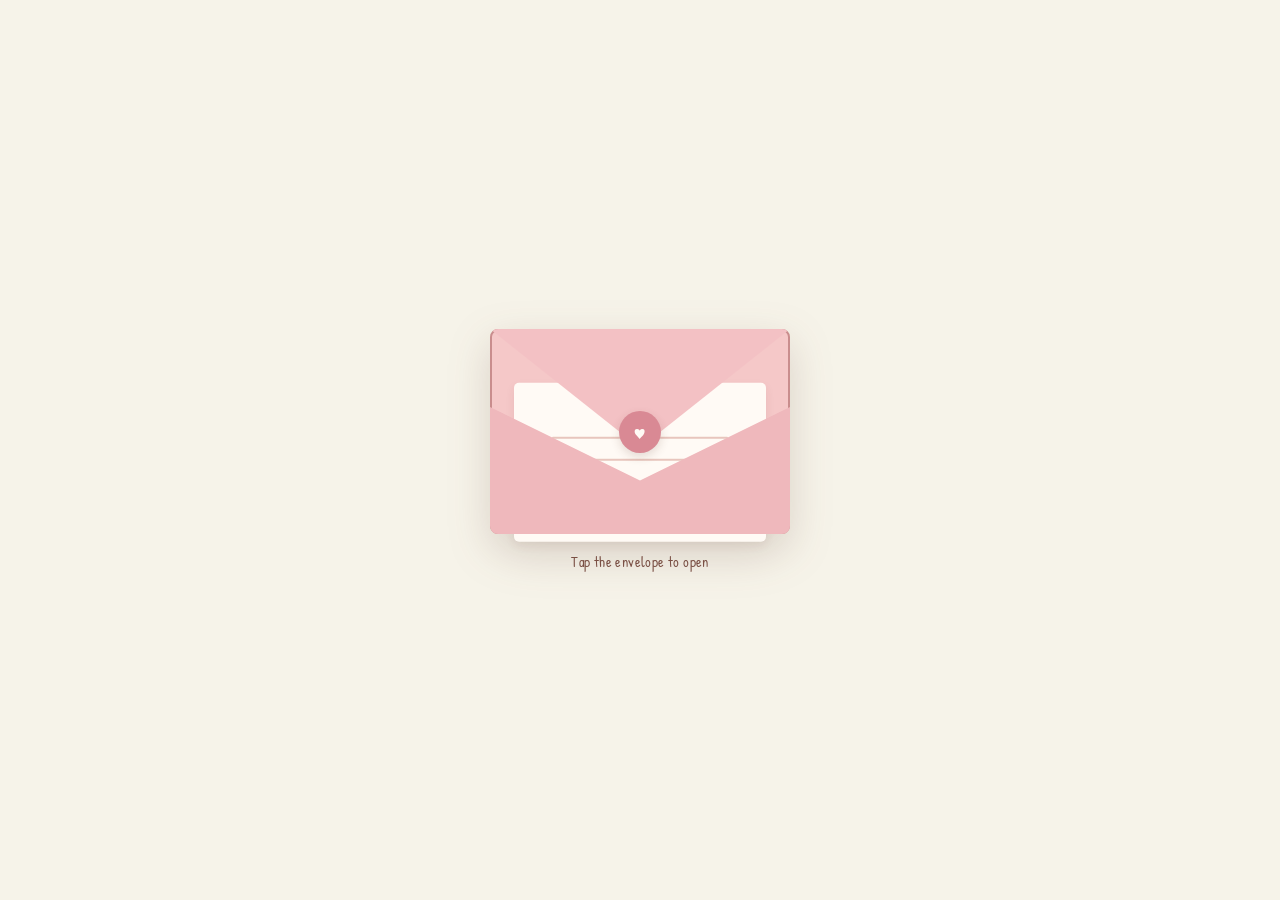
==== commit d89a7f24: "new saved changes" ====
--- a/index.html
+++ b/index.html
@@ -11,6 +11,19 @@
   <body class="landing-page">
     <div class="emoji-waterfall" aria-hidden="true"></div>
     <main class="phone-screen">
+      <div id="envelopeIntro" class="envelope-intro" role="button" tabindex="0" aria-label="Open the envelope">
+        <div class="envelope-wrap">
+          <div class="envelope">
+            <div class="envelope-back"></div>
+            <div class="envelope-letter"></div>
+            <div class="envelope-front"></div>
+            <div class="envelope-flap"></div>
+            <div class="envelope-heart" aria-hidden="true">♥</div>
+          </div>
+          <p class="envelope-hint">Tap the envelope to open</p>
+        </div>
+      </div>
+
       <div class="invitation-container">
         <div id="sadCatBox" class="sad-cat-box hidden">
           <div class="sad-cat-container">
@@ -18,7 +31,7 @@
           </div>
         </div>
 
-        <section class="landing-card">
+        <section class="landing-card question-card-hidden">
           <h1 class="question-title">
             May I have the pleasure of<br />
             taking you on a<br />
--- a/css/style.css
+++ b/css/style.css
@@ -45,10 +45,15 @@
   align-items: center;
   background-color: var(--background);
   background-image: url("https://png.pngtree.com/thumb_back/fh260/background/20231017/pngtree-light-pink-old-rose-recycled-craft-paper-textured-background-image_13625147.png");
-  background-size: cover;
-  background-position: center;
+  /* Keep the full paper texture visible at every aspect ratio.
+     The source image is landscape, so `cover` would heavily crop/zoom it on
+     tall phones and tablets. Stretching the subtle paper texture to the
+     viewport avoids that inconsistency while preserving the same background
+     treatment across devices. */
+  background-size: 100% 100%;
+  background-position: center center;
   background-repeat: no-repeat;
-  background-attachment: fixed;
+  background-attachment: scroll;
   overflow: hidden;
 }
 
@@ -161,6 +166,31 @@
 }
 
 .sad-cat-container img {
+  width: 100%;
+  height: 100%;
+  display: block;
+  object-fit: cover;
+}
+
+.happy-cat-box {
+  width: 275px;
+  height: 275px;
+  margin: 0 auto 13px;
+  border: 2.5px solid var(--border);
+  border-radius: 7px;
+  overflow: hidden;
+  background: #ebe7dc;
+  box-shadow: 2px 2px 0 var(--border);
+}
+
+.happy-cat-container {
+  width: 275px;
+  height: 275px;
+  overflow: hidden;
+  background: #ebe7dc;
+}
+
+.happy-cat-container img {
   width: 100%;
   height: 100%;
   display: block;
@@ -1061,6 +1091,18 @@
   }
 }
 
+@media (max-width: 699px) {
+  /* Mobile browsers handle fixed backgrounds inconsistently. Keep the same
+     full-viewport texture, but let it scroll normally with the page. */
+  .landing-page,
+  .date-page,
+  .ticket-page {
+    background-size: 100% 100%;
+    background-position: center center;
+    background-attachment: scroll;
+  }
+}
+
 @media (max-width: 430px) {
   /* Keep the invitation vertically centered without adding a viewport-height
      dependent margin that can push the content below short phone screens. */
@@ -2176,3 +2218,568 @@
     font-size: 25px;
   }
 }
+
+
+
+/* Keep the evasive NO button fully reachable on every viewport. */
+.no-button.floating {
+  position: fixed;
+  box-sizing: border-box;
+  touch-action: manipulation;
+}
+
+/* Keep the NO button at the same visual size as the desktop design.
+   It may move around the viewport, but it should never shrink just because
+   the viewport is below 700px wide. */
+.no-button {
+  width: 95px;
+  height: 65px;
+  min-width: 95px;
+  min-height: 65px;
+  max-width: 95px;
+  max-height: 65px;
+  flex: 0 0 95px;
+  font-size: 35px;
+}
+
+.no-button.floating {
+  width: 95px;
+  height: 65px;
+  min-width: 95px;
+  min-height: 65px;
+  max-width: 95px;
+  max-height: 65px;
+}
+
+/* =========================================================
+   Envelope intro
+   ========================================================= */
+.envelope-intro {
+  position: fixed;
+  inset: 0;
+  z-index: 1000;
+  display: flex;
+  align-items: center;
+  justify-content: center;
+  padding: 24px;
+  cursor: pointer;
+  background-color: var(--background);
+  background-image: url("https://png.pngtree.com/thumb_back/fh260/background/20231017/pngtree-light-pink-old-rose-recycled-craft-paper-textured-background-image_13625147.png");
+  background-size: 100% 100%;
+  background-position: center center;
+  background-repeat: no-repeat;
+  background-attachment: scroll;
+  transition: opacity 0.45s ease, visibility 0.45s ease;
+}
+
+.envelope-intro.hidden {
+  opacity: 0;
+  visibility: hidden;
+  pointer-events: none;
+}
+
+.envelope-wrap {
+  display: flex;
+  flex-direction: column;
+  align-items: center;
+  gap: 18px;
+  animation: envelopeFloat 2.4s ease-in-out infinite;
+}
+
+.envelope {
+  position: relative;
+  width: 300px;
+  height: 205px;
+  perspective: 900px;
+  filter: drop-shadow(0 14px 20px rgba(93, 55, 42, 0.18));
+}
+
+.envelope-back,
+.envelope-front,
+.envelope-flap,
+.envelope-letter {
+  position: absolute;
+  left: 0;
+  width: 100%;
+}
+
+.envelope-back {
+  top: 0;
+  height: 100%;
+  border: 2px solid #c98d8d;
+  border-radius: 8px;
+  background: #f5c8c8;
+}
+
+.envelope-letter {
+  z-index: 2;
+  left: 8%;
+  top: 12%;
+  width: 84%;
+  height: 78%;
+  border-radius: 5px;
+  background: #fffaf5;
+  box-shadow: 0 4px 10px rgba(93, 55, 42, 0.08);
+  transform: translateY(18%);
+  transition: transform 0.75s cubic-bezier(0.2, 0.75, 0.25, 1);
+}
+
+.envelope-letter::before,
+.envelope-letter::after {
+  content: "";
+  position: absolute;
+  left: 15%;
+  right: 15%;
+  height: 2px;
+  border-radius: 2px;
+  background: #e8c5bd;
+}
+
+.envelope-letter::before { top: 34%; }
+.envelope-letter::after { top: 48%; }
+
+.envelope-front {
+  z-index: 3;
+  bottom: 0;
+  height: 62%;
+  clip-path: polygon(0 0, 50% 58%, 100% 0, 100% 100%, 0 100%);
+  border-radius: 0 0 8px 8px;
+  background: #efb8bc;
+}
+
+.envelope-flap {
+  z-index: 4;
+  top: 0;
+  height: 58%;
+  transform-origin: top center;
+  clip-path: polygon(0 0, 100% 0, 50% 100%);
+  border-radius: 8px 8px 0 0;
+  background: #f3c1c4;
+  backface-visibility: hidden;
+  transition: transform 0.75s cubic-bezier(0.2, 0.75, 0.25, 1);
+}
+
+.envelope-heart {
+  position: absolute;
+  z-index: 5;
+  left: 50%;
+  top: 50%;
+  width: 42px;
+  height: 42px;
+  display: flex;
+  align-items: center;
+  justify-content: center;
+  transform: translate(-50%, -50%);
+  border-radius: 50%;
+  color: #fffaf5;
+  background: #d98994;
+  font-size: 21px;
+  box-shadow: 0 4px 10px rgba(93, 55, 42, 0.16);
+  transition: opacity 0.25s ease, transform 0.45s ease;
+}
+
+.envelope-hint {
+  margin: 0;
+  color: #7c5146;
+  font-family: inherit;
+  font-size: 14px;
+  letter-spacing: 0.4px;
+  text-align: center;
+}
+
+.envelope-intro.opened .envelope-wrap {
+  animation: none;
+}
+
+.envelope-intro.opened .envelope-flap {
+  transform: rotateX(180deg);
+}
+
+.envelope-intro.opened .envelope-letter {
+  transform: translateY(-38%);
+}
+
+.envelope-intro.opened .envelope-heart {
+  opacity: 0;
+  transform: translate(-50%, -50%) scale(0.65);
+}
+
+.question-card-hidden {
+  opacity: 0;
+  visibility: hidden;
+  transform: translateY(12px);
+}
+
+.question-card-visible {
+  opacity: 1;
+  visibility: visible;
+  transform: translateY(0);
+  transition: opacity 0.5s ease, transform 0.5s ease;
+}
+
+@keyframes envelopeFloat {
+  0%, 100% { transform: translateY(0); }
+  50% { transform: translateY(-8px); }
+}
+
+@media (max-width: 430px) {
+  .envelope-intro {
+    padding: 18px;
+  }
+
+  .envelope {
+    width: min(300px, 78vw);
+    height: calc(min(300px, 78vw) * 0.683333);
+  }
+
+  .envelope-hint {
+    font-size: 13px;
+  }
+}
+
+@media (max-height: 650px) {
+  .envelope-intro {
+    align-items: center;
+  }
+
+  .envelope {
+    width: min(260px, 72vw);
+    height: calc(min(260px, 72vw) * 0.683333);
+  }
+}
+
+@media (prefers-reduced-motion: reduce) {
+  .envelope-wrap,
+  .envelope-flap,
+  .envelope-letter,
+  .envelope-heart,
+  .question-card-visible,
+  .envelope-intro {
+    animation: none;
+    transition-duration: 0.01ms;
+  }
+}
+
+
+/* =========================================================
+   Final all-device responsive pass
+   ========================================================= */
+
+/* Let pages grow vertically when a device is shorter than the design.
+   This prevents clipping while preserving the desktop proportions. */
+.landing-page,
+.date-page,
+.ticket-page {
+  min-height: 100dvh;
+  height: auto;
+  overflow-x: hidden;
+}
+
+@media (max-width: 699px) {
+  .landing-page,
+  .date-page,
+  .ticket-page {
+    overflow-y: auto;
+    -webkit-overflow-scrolling: touch;
+  }
+
+  /* -------- Landing -------- */
+  .landing-page {
+    padding: max(8px, env(safe-area-inset-top))
+             max(8px, env(safe-area-inset-right))
+             max(8px, env(safe-area-inset-bottom))
+             max(8px, env(safe-area-inset-left));
+  }
+
+  .landing-page .phone-screen {
+    width: min(100%, 375px);
+    min-height: calc(100dvh - 16px);
+  }
+
+  .landing-card {
+    width: min(92vw, 375px);
+    max-width: 375px;
+    min-height: 390px;
+  }
+
+  /* Keep the question readable; only reduce it when the actual viewport is
+     too narrow to accommodate the original typography. */
+  @media (max-width: 360px) {
+    .landing-card {
+      min-height: 360px;
+      padding: 20px 16px;
+    }
+
+    .question-title {
+      font-size: clamp(29px, 9.8vw, 40px);
+    }
+
+    .answer-container {
+      margin-top: 42px;
+    }
+  }
+
+  /* -------- Date page -------- */
+  .date-page {
+    padding: max(8px, env(safe-area-inset-top))
+             max(8px, env(safe-area-inset-right))
+             max(8px, env(safe-area-inset-bottom))
+             max(8px, env(safe-area-inset-left));
+  }
+
+  .date-page .phone-screen {
+    min-height: calc(100dvh - 16px);
+  }
+
+  .date-page .invitation-container {
+    width: min(100%, 420px);
+    transform-origin: center center;
+  }
+
+  /* The date screen is scaled as one complete unit only when the viewport is
+     too short. Width remains fluid, so normal phones keep their intended size. */
+  .date-page .invitation-container {
+    --date-scale: min(1, calc((100dvh - 30px) / 680));
+  }
+
+  @media (max-height: 700px) {
+    .date-page .invitation-container {
+      transform: scale(var(--date-scale));
+      margin-top: calc((1 - var(--date-scale)) * -20px);
+      margin-bottom: calc((1 - var(--date-scale)) * -20px);
+    }
+  }
+
+  .date-card {
+    width: min(92vw, 420px);
+    max-width: 420px;
+  }
+
+  /* Prevent the calendar/time dialogs from exceeding the viewport. */
+  .picker-overlay {
+    padding: max(10px, env(safe-area-inset-top))
+             max(10px, env(safe-area-inset-right))
+             max(10px, env(safe-area-inset-bottom))
+             max(10px, env(safe-area-inset-left));
+    overflow-y: auto;
+    align-items: center;
+  }
+
+  .picker-modal,
+  .time-picker-modal {
+    max-height: calc(100dvh - 20px);
+    overflow-y: auto;
+  }
+
+  /* -------- Ticket page -------- */
+  .ticket-page {
+    padding: max(4px, env(safe-area-inset-top))
+             max(4px, env(safe-area-inset-right))
+             max(4px, env(safe-area-inset-bottom))
+             max(4px, env(safe-area-inset-left));
+  }
+
+  .ticket-page .phone-screen {
+    min-height: calc(100dvh - 8px);
+    height: auto;
+    justify-content: center;
+  }
+
+  /* Keep the ticket's original 340x560 design as the source of truth.
+     On short screens, scale the COMPLETE ticket + button uniformly instead
+     of independently shrinking text, cat, spacing, and controls. */
+  .ticket-wrapper {
+    --ticket-scale: min(
+      1,
+      calc((100vw - 8px) / 340),
+      calc((100dvh - 16px) / 656)
+    );
+    width: 340px;
+    max-width: none;
+    height: calc(656px * var(--ticket-scale));
+    flex: 0 0 auto;
+    transform: scale(var(--ticket-scale));
+    transform-origin: center center;
+  }
+
+  .ticket-card {
+    width: 340px;
+    height: 560px;
+    min-width: 340px;
+    min-height: 560px;
+    max-width: 340px;
+    max-height: 560px;
+    aspect-ratio: auto;
+    padding: 20px 16px 16px;
+  }
+
+  .ticket-title {
+    font-size: 50px;
+    margin-bottom: 15px;
+  }
+
+  .ticket-information {
+    height: 65px;
+    padding: 6px 0;
+  }
+
+  .ticket-information p {
+    font-size: 30px;
+  }
+
+  .ticket-spacing {
+    margin-top: 60px;
+    margin-bottom: 60px;
+  }
+
+  .see-you {
+    left: 30px;
+    bottom: 50px;
+    font-size: 50px;
+  }
+
+  .happy-cat {
+    right: 17px;
+    bottom: 32px;
+    width: 145px;
+    height: 145px;
+  }
+
+  .download-button {
+    width: 220px;
+    height: 80px;
+    margin-top: 16px;
+    font-size: 25px;
+  }
+}
+
+/* Extremely narrow phones: the ticket still scales as one unit, with no
+   separate font/image/button scaling that could distort the design. */
+@media (max-width: 340px) {
+  .ticket-wrapper {
+    --ticket-scale: min(
+      1,
+      calc((100vw - 8px) / 340),
+      calc((100dvh - 16px) / 656)
+    );
+  }
+
+  .landing-page .phone-screen,
+  .date-page .phone-screen,
+  .ticket-page .phone-screen {
+    min-width: 0;
+  }
+
+  .date-page .date-card {
+    width: 100%;
+  }
+}
+
+/* Very short screens: keep the page usable and avoid flex-centering a unit
+   whose scaled height would otherwise start outside the viewport. */
+@media (max-width: 699px) and (max-height: 620px) {
+  .landing-page .phone-screen,
+  .date-page .phone-screen,
+  .ticket-page .phone-screen {
+    justify-content: flex-start;
+    padding-top: 8px;
+    padding-bottom: 8px;
+  }
+
+  .envelope-intro {
+    padding-top: max(12px, env(safe-area-inset-top));
+    padding-bottom: max(12px, env(safe-area-inset-bottom));
+  }
+}
+
+/* Landscape phones/tablets: don't let a very wide, short viewport make the
+   main cards unnecessarily tall or push controls outside the screen. */
+@media (orientation: landscape) and (max-height: 600px) and (max-width: 900px) {
+  .landing-page .phone-screen,
+  .date-page .phone-screen,
+  .ticket-page .phone-screen {
+    min-height: 0;
+  }
+
+  .landing-page .phone-screen {
+    padding-top: 8px;
+    padding-bottom: 8px;
+  }
+
+  .date-page .phone-screen,
+  .ticket-page .phone-screen {
+    justify-content: flex-start;
+    padding-top: 8px;
+    padding-bottom: 8px;
+  }
+}
+
+/* Devices with a safe-area notch/home indicator. */
+@supports (padding: max(0px)) {
+  .landing-page,
+  .date-page,
+  .ticket-page {
+    padding-left: max(4px, env(safe-area-inset-left));
+    padding-right: max(4px, env(safe-area-inset-right));
+  }
+}
+
+
+/* NO button: instant safe repositioning. The position is recalculated on each
+   press, so a transition cannot create an out-of-bounds path between points. */
+.no-button.floating {
+  transition: none !important;
+  transform-origin: center center;
+}
+
+/* =========================================================
+   Yey page - responsive happy cat image
+   Keep the image visually consistent at 275px on normal devices.
+   Only scale it down when the actual viewport is too small to fit it.
+   ========================================================= */
+.yey-page .invitation-container {
+  width: 100%;
+  display: flex;
+  flex-direction: column;
+  align-items: center;
+  justify-content: center;
+  transform: none !important;
+  margin-top: 0 !important;
+  margin-bottom: 0 !important;
+}
+
+.yey-page .happy-cat-box {
+  width: min(275px, calc(100vw - 32px), calc(100dvh - 150px));
+  height: min(275px, calc(100vw - 32px), calc(100dvh - 150px));
+  flex: 0 0 auto;
+  margin: 0 auto 13px;
+}
+
+.yey-page .happy-cat-container {
+  width: 100%;
+  height: 100%;
+}
+
+.yey-page .happy-cat-container img {
+  width: 100%;
+  height: 100%;
+  display: block;
+  object-fit: cover;
+}
+
+/* Keep the 275px design on normal phones/tablets/desktops.
+   This breakpoint only handles genuinely tiny viewports. */
+@media (max-width: 300px), (max-height: 430px) {
+  .yey-page .happy-cat-box {
+    width: min(275px, calc(100vw - 24px), calc(100dvh - 120px));
+    height: min(275px, calc(100vw - 24px), calc(100dvh - 120px));
+  }
+}
+
+@media (orientation: landscape) and (max-height: 500px) {
+  .yey-page .happy-cat-box {
+    width: min(275px, calc(100vw - 24px), calc(100dvh - 105px));
+    height: min(275px, calc(100vw - 24px), calc(100dvh - 105px));
+  }
+}
+
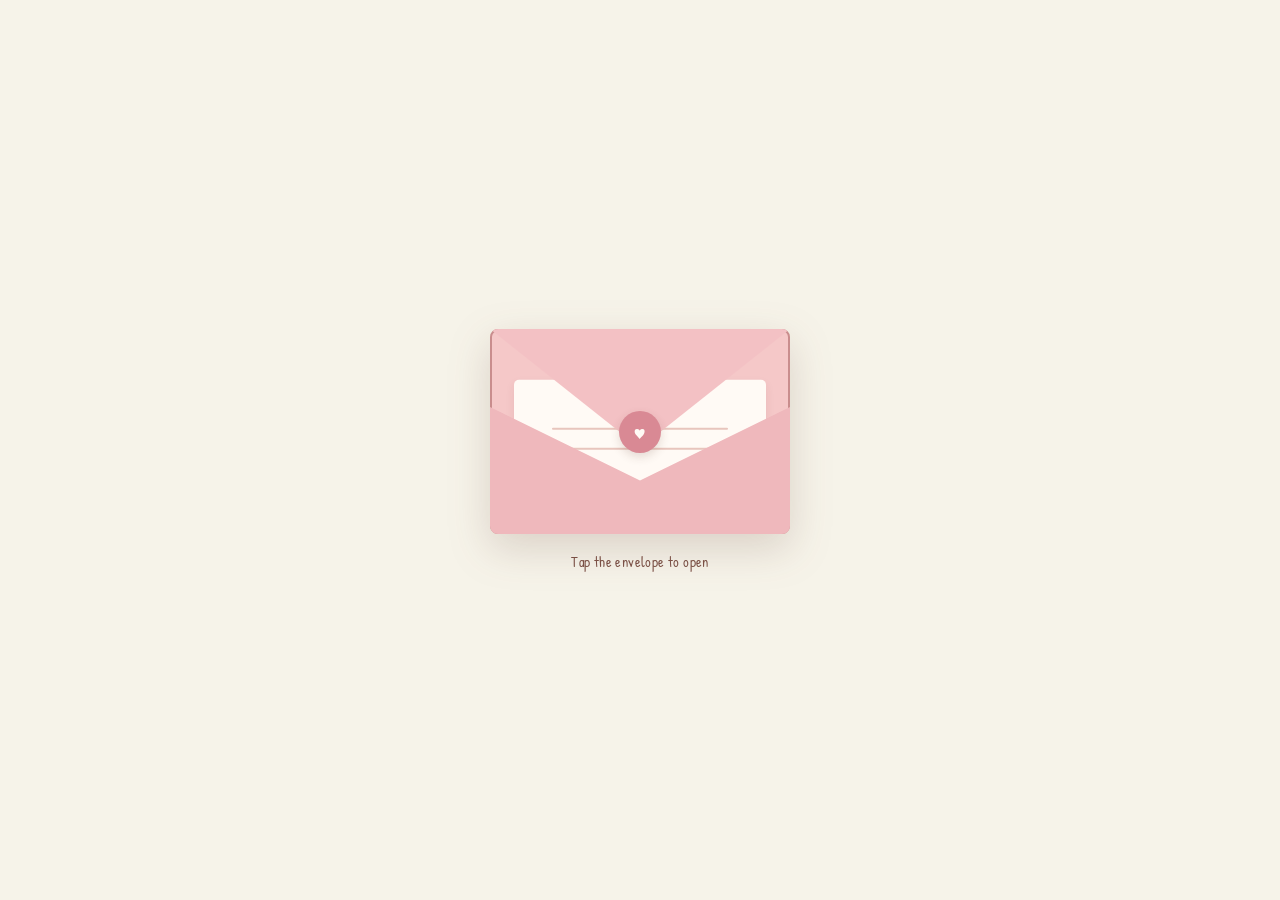
==== commit e02b43f3: "new changes" ====
--- a/index.html
+++ b/index.html
@@ -4,7 +4,7 @@
     <meta charset="UTF-8" />
     <meta name="viewport" content="width=device-width, initial-scale=1.0" />
     <title>For Isha</title>
-    <link rel="icon" type="image/png" href="../assets/favicon.png">
+    <link rel="icon" type="image/png" href="../assets/favicon.png"/>
     <link rel="stylesheet" href="css/style.css" />
   </head>
 
--- a/css/style.css
+++ b/css/style.css
@@ -332,6 +332,127 @@
   transform: translate(2px, 2px);
 }
 
+.schedule-button {
+  display: block;
+  width: fit-content;
+  max-width: 100%;
+  margin: 11px auto 0;
+  padding: 2px 4px;
+  border: 0;
+  background: transparent;
+  color: #9b5963;
+  font-family: "Patrick Hand", cursive;
+  font-size: 16px;
+  font-weight: 700;
+  line-height: 1.1;
+  text-align: center;
+  text-decoration: underline;
+  text-underline-offset: 3px;
+  cursor: pointer;
+}
+
+.schedule-button:hover {
+  color: var(--dark);
+}
+
+.schedule-button:focus-visible {
+  outline: 2px solid var(--border);
+  outline-offset: 3px;
+  border-radius: 5px;
+}
+
+.schedule-overlay {
+  position: fixed;
+  inset: 0;
+  z-index: 120;
+  display: flex;
+  align-items: center;
+  justify-content: center;
+  padding: clamp(10px, 3vw, 24px);
+  background: rgba(43, 40, 35, 0.58);
+}
+
+.schedule-modal {
+  width: min(94vw, 980px);
+  max-width: 980px;
+  max-height: calc(100dvh - 24px);
+  padding: clamp(12px, 2vw, 20px);
+  background: var(--card);
+  border: 3px solid var(--border);
+  border-radius: 15px;
+  box-shadow: 5px 5px 0 rgba(43, 40, 35, 0.35);
+  overflow: auto;
+  overscroll-behavior: contain;
+}
+
+.schedule-modal-header {
+  display: flex;
+  align-items: center;
+  justify-content: space-between;
+  gap: 12px;
+  margin-bottom: 12px;
+}
+
+.schedule-modal-header h2 {
+  margin: 0;
+  color: var(--dark);
+  font-family: "Playfair Display", Georgia, serif;
+  font-size: clamp(22px, 3vw, 30px);
+  font-style: italic;
+  font-weight: 700;
+}
+
+.schedule-close {
+  width: 38px;
+  height: 38px;
+  flex: 0 0 38px;
+  border: 2.5px solid var(--border);
+  border-radius: 50%;
+  background: var(--pink-light);
+  color: var(--dark);
+  font-family: Arial, sans-serif;
+  font-size: 25px;
+  line-height: 1;
+  cursor: pointer;
+  display: flex;
+  align-items: center;
+  justify-content: center;
+  box-shadow: 2px 2px 0 var(--border);
+}
+
+.schedule-close:hover {
+  background: var(--pink);
+}
+
+.schedule-close:active {
+  box-shadow: none;
+  transform: translate(2px, 2px);
+}
+
+.schedule-image-frame {
+  width: 100%;
+  display: flex;
+  align-items: center;
+  justify-content: center;
+  padding: 0;
+}
+
+.schedule-image {
+  display: block;
+  width: auto;
+  height: auto;
+  max-width: 100%;
+  max-height: calc(100dvh - 105px);
+  object-fit: contain;
+  border: 2.5px solid var(--border);
+  border-radius: 10px;
+  box-shadow: 3px 3px 0 rgba(43, 40, 35, 0.3);
+}
+
+body.schedule-modal-open {
+  overflow: hidden;
+}
+
 .error-message {
   width: 100%;
   min-height: 18px;
@@ -1103,6 +1224,42 @@
   }
 }
 
+@media (max-width: 699px) {
+  .schedule-button {
+    font-size: clamp(14px, 4vw, 16px);
+    margin-top: 9px;
+  }
+
+  .schedule-modal {
+    width: min(96vw, 980px);
+    max-height: calc(100dvh - 16px);
+    padding: 10px;
+    border-radius: 12px;
+  }
+
+  .schedule-modal-header {
+    margin-bottom: 9px;
+  }
+
+  .schedule-modal-header h2 {
+    font-size: clamp(20px, 6vw, 27px);
+  }
+
+  .schedule-close {
+    width: 34px;
+    height: 34px;
+    flex-basis: 34px;
+    font-size: 22px;
+  }
+
+  .schedule-image {
+    max-width: 100%;
+    max-height: calc(100dvh - 80px);
+    border-width: 2px;
+    border-radius: 8px;
+  }
+}
+
 @media (max-width: 430px) {
   /* Keep the invitation vertically centered without adding a viewport-height
      dependent margin that can push the content below short phone screens. */
@@ -1309,6 +1466,10 @@
 
   .date-page {
     padding: 8px;
+  }
+
+  .schedule-button {
+    font-size: 14px;
   }
 
   .date-page .phone-screen {
@@ -2316,7 +2477,7 @@
   left: 8%;
   top: 12%;
   width: 84%;
-  height: 78%;
+  height: 70%;
   border-radius: 5px;
   background: #fffaf5;
   box-shadow: 0 4px 10px rgba(93, 55, 42, 0.08);
@@ -2728,8 +2889,14 @@
 /* NO button: instant safe repositioning. The position is recalculated on each
    press, so a transition cannot create an out-of-bounds path between points. */
 .no-button.floating {
+  position: fixed !important;
+  z-index: 999999 !important;
+  box-sizing: border-box;
+  margin: 0 !important;
+  touch-action: manipulation;
   transition: none !important;
   transform-origin: center center;
+  will-change: left, top, transform;
 }
 
 /* =========================================================
@@ -2783,3 +2950,387 @@
   }
 }
 
+
+/* =========================================================
+   FINAL RESPONSIVE SAFETY PASS
+   Keep the visual design consistent while allowing components to fit any
+   practical viewport. These rules intentionally come last so they resolve
+   earlier overlapping mobile overrides without changing the desktop design.
+   ========================================================= */
+html {
+  width: 100%;
+  min-width: 0;
+  overflow-x: hidden;
+}
+
+body {
+  width: 100%;
+  min-width: 0;
+  overflow-x: hidden;
+}
+
+.landing-page,
+.date-page,
+.ticket-page {
+  width: 100%;
+  min-width: 0;
+  min-height: 100dvh;
+  height: auto;
+  overflow-x: hidden;
+}
+
+.phone-screen,
+.invitation-container,
+.ticket-wrapper {
+  min-width: 0;
+}
+
+/* Landing: never let the question card become wider than its parent. */
+.landing-page .phone-screen {
+  width: min(100%, 375px);
+  max-width: 100%;
+}
+
+.landing-page .landing-card {
+  width: min(100%, 375px);
+  max-width: 100%;
+}
+
+/* Date page: width is fluid; height is content-driven. */
+.date-page {
+  padding: max(12px, env(safe-area-inset-top))
+           max(12px, env(safe-area-inset-right))
+           max(12px, env(safe-area-inset-bottom))
+           max(12px, env(safe-area-inset-left));
+}
+
+.date-page .phone-screen {
+  width: min(100%, 420px);
+  max-width: 100%;
+  min-height: 0;
+  height: auto;
+}
+
+.date-page .invitation-container {
+  width: 100%;
+  max-width: 420px;
+  min-width: 0;
+}
+
+.date-page .sad-cat-box,
+.date-page .sad-cat-container {
+  width: min(200px, calc(100vw - 40px));
+  height: min(200px, calc(100vw - 40px));
+  max-width: 200px;
+  max-height: 200px;
+}
+
+.date-card {
+  width: min(420px, calc(100vw - 24px));
+  max-width: 420px;
+  min-width: 0;
+  min-height: 0;
+}
+
+.selection-row {
+  min-width: 0;
+}
+
+.picker-button,
+.selection-value {
+  min-width: 0;
+}
+
+/* Picker dialogs always fit the current viewport. */
+.picker-overlay,
+.schedule-overlay {
+  box-sizing: border-box;
+  padding-top: max(10px, env(safe-area-inset-top));
+  padding-right: max(10px, env(safe-area-inset-right));
+  padding-bottom: max(10px, env(safe-area-inset-bottom));
+  padding-left: max(10px, env(safe-area-inset-left));
+  overflow: auto;
+}
+
+.picker-modal,
+.time-picker-modal,
+.schedule-modal {
+  box-sizing: border-box;
+  width: min(420px, calc(100vw - 20px));
+  max-width: calc(100vw - 20px);
+  max-height: calc(100dvh - 20px);
+  min-height: 0;
+  overflow: auto;
+}
+
+.schedule-modal {
+  width: min(980px, calc(100vw - 20px));
+  max-width: calc(100vw - 20px);
+}
+
+.schedule-image {
+  max-width: 100%;
+  max-height: calc(100dvh - 110px);
+  width: auto;
+  height: auto;
+}
+
+/* Narrow time picker: scale the complete input row as one unit instead of
+   independently shrinking its controls. */
+@media (max-width: 390px) {
+  .picker-modal,
+  .time-picker-modal {
+    padding-left: 16px;
+    padding-right: 16px;
+  }
+
+  .date-picker-header h2 {
+    font-size: clamp(23px, 7vw, 29px);
+    margin-bottom: 18px;
+  }
+
+  .date-selector-row {
+    gap: 7px;
+    margin-bottom: 17px;
+  }
+
+  .date-selector,
+  .month-dropdown-button {
+    font-size: 16px;
+  }
+
+  .calendar-grid {
+    column-gap: 2px;
+    row-gap: 5px;
+  }
+
+  .calendar-grid button {
+    height: 29px;
+    font-size: 15px;
+  }
+
+  .modal-done {
+    height: 46px;
+    margin-top: 18px;
+  }
+
+  .time-picker-title {
+    margin-bottom: 22px;
+    font-size: 20px;
+  }
+
+  .time-picker-body {
+    transform: scale(min(1, calc((100vw - 40px) / 340)));
+    transform-origin: top center;
+    margin-bottom: calc(-1 * (125px * (1 - min(1, calc((100vw - 40px) / 340)))));
+  }
+
+  .time-picker-footer {
+    margin-top: 22px;
+  }
+}
+
+/* On genuinely short screens, prioritize fitting the content while keeping
+   the page scrollable instead of clipping it. */
+@media (max-width: 699px) and (max-height: 700px) {
+  .landing-page,
+  .date-page,
+  .ticket-page {
+    min-height: 100dvh;
+    align-items: flex-start;
+    overflow-y: auto;
+  }
+
+  .landing-page .phone-screen,
+  .date-page .phone-screen,
+  .ticket-page .phone-screen {
+    padding-top: 8px;
+    padding-bottom: 8px;
+  }
+
+  .date-page .invitation-container {
+    transform: none !important;
+    margin-top: 0 !important;
+    margin-bottom: 0 !important;
+  }
+}
+
+/* Ticket: preserve the 340x560 desktop design from 351px upward. Only the
+   complete ticket unit scales below 351px when it cannot fit. */
+@media (max-width: 699px) {
+  .ticket-page .phone-screen {
+    width: 100%;
+    max-width: 100%;
+    min-width: 0;
+    height: auto;
+    min-height: 0;
+    overflow: visible;
+  }
+
+  .ticket-wrapper {
+    width: 340px;
+    max-width: none;
+    height: 656px;
+    transform: none;
+    transform-origin: center top;
+  }
+
+  .ticket-card {
+    width: 340px;
+    height: 560px;
+    min-width: 340px;
+    min-height: 560px;
+    max-width: 340px;
+    max-height: 560px;
+  }
+
+  .ticket-title { font-size: 50px; }
+  .ticket-information p { font-size: 30px; }
+  .see-you { font-size: 50px; }
+  .happy-cat { width: 145px; height: 145px; }
+  .download-button { width: 220px; height: 80px; font-size: 25px; }
+}
+
+@media (max-width: 350px) {
+  .ticket-wrapper {
+    --ticket-scale: min(1, calc((100vw - 12px) / 340px), calc((100dvh - 16px) / 656px));
+    height: calc(656px * var(--ticket-scale));
+    transform: scale(var(--ticket-scale));
+    transform-origin: center top;
+  }
+}
+
+/* Very narrow/short landscape devices: let the page scroll rather than
+   forcing fixed-height content outside the viewport. */
+@media (orientation: landscape) and (max-height: 600px) {
+  .landing-page,
+  .date-page,
+  .ticket-page {
+    align-items: flex-start;
+    overflow-y: auto;
+  }
+
+  .ticket-page .phone-screen,
+  .date-page .phone-screen,
+  .landing-page .phone-screen {
+    padding-top: 8px;
+    padding-bottom: 8px;
+  }
+
+  .date-card {
+    margin-top: 0;
+  }
+
+  .picker-modal,
+  .time-picker-modal,
+  .schedule-modal {
+    max-height: calc(100dvh - 16px);
+  }
+}
+
+/* Yey page: keep the happy-cat design size stable whenever it fits. */
+.yey-page .phone-screen {
+  width: min(100%, 420px);
+  max-width: 100%;
+  min-width: 0;
+}
+
+.yey-page .invitation-container {
+  width: 100%;
+  max-width: 420px;
+  min-width: 0;
+}
+
+.yey-page .happy-cat-box {
+  width: min(275px, calc(100vw - 32px), calc(100dvh - 120px));
+  height: min(275px, calc(100vw - 32px), calc(100dvh - 120px));
+  max-width: 275px;
+  max-height: 275px;
+}
+
+/* NO button is deliberately viewport-level. It never inherits a parent's
+   width/overflow/transform constraints. */
+.no-button.floating {
+  position: fixed !important;
+  width: 95px !important;
+  height: 65px !important;
+  min-width: 95px !important;
+  min-height: 65px !important;
+  max-width: 95px !important;
+  max-height: 65px !important;
+  margin: 0 !important;
+  padding: 0 10px !important;
+  box-sizing: border-box !important;
+  overflow: visible !important;
+  z-index: 2147483647 !important;
+  transition: none !important;
+  transform-origin: center center !important;
+}
+
+@media (max-width: 699px) {
+  .no-button.floating {
+    font-size: 35px !important;
+  }
+}
+
+
+/* =========================================================
+   Ticket: change date/time navigation
+   ========================================================= */
+.ticket-wrapper {
+  position: relative;
+}
+
+.back-to-date-button {
+  display: flex;
+  align-items: center;
+  justify-content: center;
+  width: min(220px, 100%);
+  min-height: 48px;
+  margin: 0 auto 14px;
+  padding: 8px 14px;
+  border: 2.5px solid var(--border);
+  border-radius: 10px;
+  background: var(--pink-light);
+  color: var(--dark);
+  box-shadow: 3px 3px 0 var(--border);
+  font-family: "Patrick Hand", cursive;
+  font-size: 20px;
+  font-weight: 700;
+  line-height: 1;
+  cursor: pointer;
+  white-space: nowrap;
+  touch-action: manipulation;
+}
+
+.back-to-date-button:hover {
+  background: var(--pink);
+}
+
+.back-to-date-button:active {
+  box-shadow: none;
+  transform: translate(2px, 2px);
+}
+
+.back-to-date-button:focus-visible {
+  outline: 2px solid var(--border);
+  outline-offset: 3px;
+}
+
+@media (max-width: 699px) {
+  .back-to-date-button {
+    width: min(220px, calc(100vw - 24px));
+    min-height: 46px;
+    margin-bottom: 12px;
+    font-size: clamp(17px, 5vw, 20px);
+  }
+}
+
+@media (max-width: 350px) {
+  .back-to-date-button {
+    width: min(220px, calc(100vw - 16px));
+    min-height: 44px;
+    font-size: 17px;
+    margin-bottom: 10px;
+  }
+}
